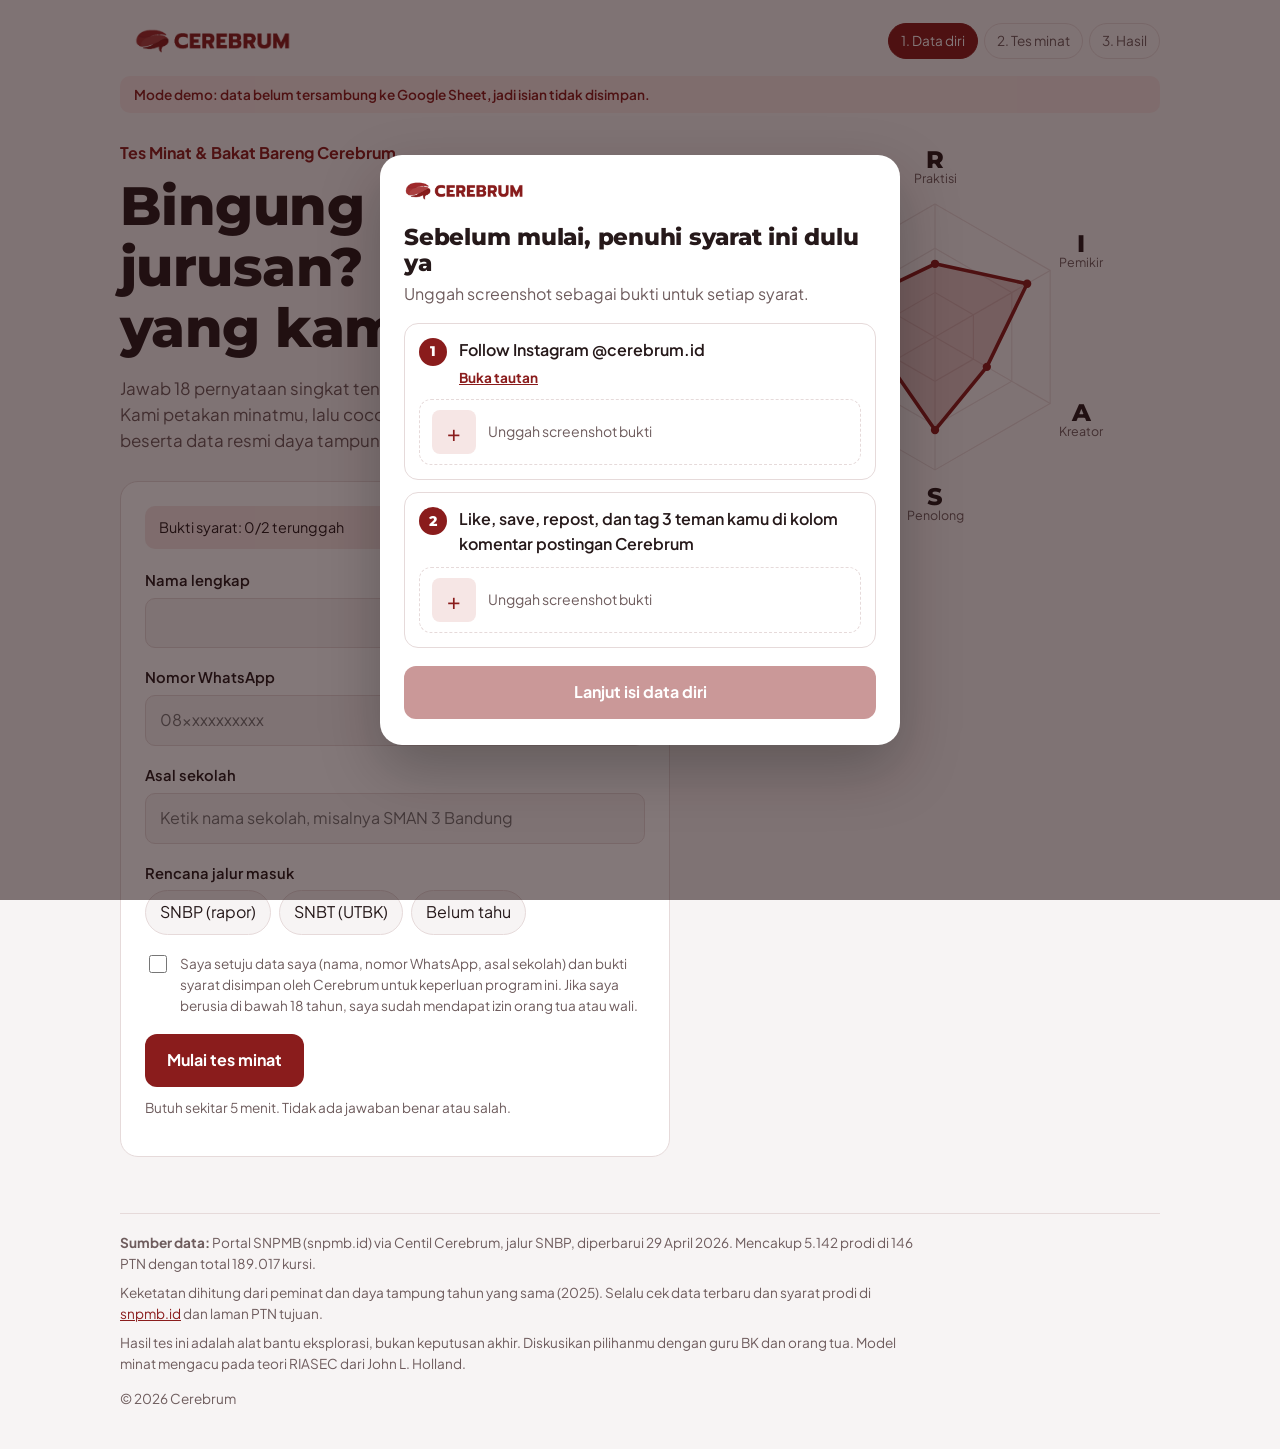
==== tes-minat-bakat-bareng-cerebrum/index.html @ 3f02d54c "Add files via upload" ====
<!DOCTYPE html>
<html lang="id">
<head>
  <meta charset="UTF-8">
  <meta name="viewport" content="width=device-width, initial-scale=1, viewport-fit=cover">
  <title>Tes Minat &amp; Bakat Bareng Cerebrum</title>
  <meta name="description" content="Kenali minatmu lewat tes RIASEC dan temukan program studi PTN yang cocok, lengkap dengan data resmi daya tampung dan peminat SNPMB.">
  <meta name="theme-color" content="#8A1C1C">
  <link rel="icon" type="image/png" href="assets/favicon.png">
  <link rel="apple-touch-icon" href="assets/apple-touch-icon.png">
  <link rel="preconnect" href="https://fonts.googleapis.com">
  <link rel="preconnect" href="https://fonts.gstatic.com" crossorigin>
  <link href="https://fonts.googleapis.com/css2?family=Montserrat:wght@600;700;800&family=Plus+Jakarta+Sans:wght@400;500;600;700&display=swap" rel="stylesheet">
  <link rel="stylesheet" href="css/style.css">
</head>
<body>
<div class="wrap">
  <header class="top">
    <a class="brand" href="./" aria-label="Tes Minat &amp; Bakat Bareng Cerebrum, kembali ke awal">
      <span class="logo-pill"><img id="logo" src="assets/logo-cerebrum.png" alt="Cerebrum" width="153" height="25"></span>
    </a>
    <ol class="steps" id="steps">
      <li>1. Data diri</li>
      <li>2. Tes minat</li>
      <li>3. Hasil</li>
    </ol>
  </header>

  <div class="demo-bar hidden" id="demo-bar">Mode demo: data belum tersambung ke Google Sheet, jadi isian tidak disimpan.</div>

  <main>
    <!-- DATA DIRI -->
    <section id="v-profil" class="grid">
      <div class="hero">
        <p class="kicker">Tes Minat &amp; Bakat Bareng Cerebrum</p>
        <h1>Bingung pilih jurusan? Mulai dari yang kamu suka.</h1>
        <p class="lead">Jawab 18 pernyataan singkat tentang kegiatan yang kamu sukai. Kami petakan minatmu, lalu cocokkan dengan program studi di PTN beserta data resmi daya tampung dan peminatnya.</p>

        <form class="panel" id="form-profil" novalidate>
          <div class="bukti-status" id="bukti-status">
            <span id="bukti-text">Bukti syarat belum diunggah</span>
            <button type="button" class="linkbtn" id="buka-syarat">Unggah bukti</button>
          </div>

          <div class="field">
            <label class="f" for="nama">Nama lengkap</label>
            <input type="text" id="nama" autocomplete="name" maxlength="60" required>
          </div>
          <div class="field">
            <label class="f" for="wa">Nomor WhatsApp</label>
            <input type="tel" id="wa" inputmode="tel" autocomplete="tel" placeholder="08xxxxxxxxxx" maxlength="16" required>
          </div>
          <div class="field combo">
            <label class="f" for="sekolah">Asal sekolah</label>
            <input type="text" id="sekolah" autocomplete="off" role="combobox" aria-autocomplete="list" aria-expanded="false" aria-controls="sekolah-list" placeholder="Ketik nama sekolah, misalnya SMAN 3 Bandung" maxlength="120" required>
            <ul class="suggest hidden" id="sekolah-list" role="listbox"></ul>
            <p class="hint" id="sekolah-hint"></p>
          </div>
          <div class="field">
            <span class="f" id="lbl-jalur">Rencana jalur masuk</span>
            <div class="chips" role="group" aria-labelledby="lbl-jalur" data-key="jalur">
              <button class="chip" type="button" data-v="SNBP" aria-pressed="false">SNBP (rapor)</button>
              <button class="chip" type="button" data-v="SNBT" aria-pressed="false">SNBT (UTBK)</button>
              <button class="chip" type="button" data-v="Belum tahu" aria-pressed="false">Belum tahu</button>
            </div>
          </div>
          <label class="consent">
            <input type="checkbox" id="setuju">
            <span id="teks-setuju"></span>
          </label>

          <p class="error hidden" id="form-error" role="alert"></p>
          <button class="btn" type="submit" id="mulai">Mulai tes minat</button>
          <p class="hint">Butuh sekitar 5 menit. Tidak ada jawaban benar atau salah.</p>
        </form>
      </div>
      <div class="hexbox" id="hex-intro" aria-hidden="true"></div>
    </section>

    <!-- TES -->
    <section id="v-tes" class="test hidden">
      <div class="progress" aria-hidden="true"><span id="bar"></span></div>
      <div class="qcount" id="qcount"></div>
      <p class="qtext" id="qtext" aria-live="polite"></p>
      <p class="qsub">Seberapa suka kamu melakukan kegiatan ini?</p>
      <div class="scale" id="scale"></div>
      <div class="nav">
        <button class="btn ghost" id="back">Sebelumnya</button>
        <button class="btn hidden" id="lihat">Lihat hasil</button>
      </div>
    </section>

    <!-- HASIL -->
    <section id="v-hasil" class="hidden">
      <div class="grid">
        <div>
          <h1 id="res-title" class="res-title"></h1>
          <p class="muted">Kode minatmu (Holland Code):</p>
          <div class="code" id="res-code"></div>
          <div class="types" id="res-types"></div>
          <button class="btn share-btn" id="btn-story">
            <svg viewBox="0 0 24 24" width="20" height="20" aria-hidden="true"><rect x="3" y="3" width="18" height="18" rx="5" fill="none" stroke="currentColor" stroke-width="2"/><circle cx="12" cy="12" r="4" fill="none" stroke="currentColor" stroke-width="2"/><circle cx="17.3" cy="6.7" r="1.2" fill="currentColor"/></svg>
            Bagikan ke Instagram Story
          </button>
        </div>
        <div class="hexbox" id="hex-result"></div>
      </div>

      <h2 class="section-title">Program studi yang cocok untukmu</h2>
      <p class="muted narrow">Diurutkan berdasarkan kecocokan dengan kode minatmu. Buka setiap rumpun untuk melihat PTN yang paling diminati dan PTN dengan peluang lebih besar.</p>
      <div class="note" id="jalur-note"></div>
      <div class="filters" id="filters" role="group" aria-label="Filter rumpun"></div>
      <div class="recs" id="recs"></div>

      <div class="nav start">
        <button class="btn ghost" id="ulang">Ulangi tes</button>
      </div>
    </section>
  </main>

  <footer>
    <p><strong>Sumber data:</strong> <span id="src"></span></p>
    <p>Keketatan dihitung dari peminat dan daya tampung tahun yang sama (2025). Selalu cek data terbaru dan syarat prodi di <a href="https://snpmb.id" target="_blank" rel="noopener">snpmb.id</a> dan laman PTN tujuan.</p>
    <p>Hasil tes ini adalah alat bantu eksplorasi, bukan keputusan akhir. Diskusikan pilihanmu dengan guru BK dan orang tua. Model minat mengacu pada teori RIASEC dari John L. Holland.</p>
    <p class="copy">© <span id="yr"></span> Cerebrum</p>
  </footer>
</div>

<!-- POP-UP SYARAT -->
<div class="modal hidden" id="m-syarat" role="dialog" aria-modal="true" aria-labelledby="ms-title">
  <div class="modal-card">
    <span class="logo-pill sm"><img src="assets/logo-cerebrum.png" alt="Cerebrum" width="122" height="20"></span>
    <h2 id="ms-title">Sebelum mulai, penuhi syarat ini dulu ya</h2>
    <p class="muted">Unggah screenshot sebagai bukti untuk setiap syarat.</p>
    <ol class="syarat" id="syarat-list"><li class="loading">Memuat syarat…</li></ol>
    <p class="error hidden" id="syarat-error" role="alert"></p>
    <button class="btn block" id="syarat-ok" disabled>Lanjut isi data diri</button>
  </div>
</div>

<!-- POP-UP STORY -->
<div class="modal hidden" id="m-story" role="dialog" aria-modal="true" aria-labelledby="mst-title">
  <div class="modal-card story-card">
    <button class="close" id="story-close" aria-label="Tutup">×</button>
    <h2 id="mst-title">Bagikan hasilmu</h2>
    <p class="muted" id="story-hint">Simpan atau bagikan gambar ini, lalu unggah ke Instagram Story.</p>
    <div class="story-preview"><img id="story-img" alt="Pratinjau Instagram Story hasil tes minat"></div>
    <div class="story-actions">
      <button class="btn" id="story-share">Bagikan</button>
      <button class="btn ghost" id="story-download">Unduh gambar</button>
    </div>
  </div>
</div>

<script src="js/config.js"></script>
<script src="js/riasec.js"></script>
<script src="js/data-snbp.js"></script>
<script src="js/story.js"></script>
<script src="js/app.js"></script>
</body>
</html>
---- tes-minat-bakat-bareng-cerebrum/css/style.css ----
/* Tes Minat & Bakat Bareng Cerebrum — palet mengikuti logo Cerebrum (maroon #881818) */
:root {
  --bg: #F7F4F4;
  --surface: #FFFFFF;
  --ink: #26191A;
  --muted: #6E5C5D;
  --line: #E6DADA;
  --brand: #8A1C1C;
  --brand-strong: #6E1414;
  --brand-mid: #A84040;
  --brand-soft: #F6E6E5;
  --on-brand: #FFFFFF;
  --ok: #2F7D5B;
  --ok-soft: #E3F2EA;
  --warn: #B4442A;
  box-sizing: border-box;
  padding-top: env(safe-area-inset-top, 0px);
  padding-bottom: env(safe-area-inset-bottom, 0px);
}
@media (prefers-color-scheme: dark) {
  :root:not([data-theme="light"]) {
    --bg: #181112; --surface: #221819; --ink: #F3ECEB; --muted: #B9A8A8; --line: #3A2A2B;
    --brand: #E06A61; --brand-strong: #F08A80; --brand-mid: #C9544B; --brand-soft: #3B2122;
    --on-brand: #1B1011; --ok: #6CC79F; --ok-soft: #1D3328; --warn: #F08A6E;
  }
}
:root[data-theme="dark"] {
  --bg: #181112; --surface: #221819; --ink: #F3ECEB; --muted: #B9A8A8; --line: #3A2A2B;
  --brand: #E06A61; --brand-strong: #F08A80; --brand-mid: #C9544B; --brand-soft: #3B2122;
  --on-brand: #1B1011; --ok: #6CC79F; --ok-soft: #1D3328; --warn: #F08A6E;
}

*, *::before, *::after { box-sizing: inherit; }
html { scroll-padding-top: env(safe-area-inset-top, 0px); }
body {
  margin: 0; background: var(--bg); color: var(--ink);
  font-family: "Plus Jakarta Sans", system-ui, -apple-system, "Segoe UI", sans-serif;
  font-size: 16px; line-height: 1.55;
}
h1, h2, h3 { font-family: "Montserrat", "Plus Jakarta Sans", system-ui, sans-serif; line-height: 1.12; margin: 0; letter-spacing: -0.01em; }
button, input { font: inherit; color: inherit; }
a { color: var(--brand); }
img { max-width: 100%; }
:focus-visible { outline: 3px solid var(--brand-mid); outline-offset: 2px; }
.hidden { display: none !important; }
.muted { color: var(--muted); margin: 10px 0 0; }
.narrow { max-width: 62ch; margin: 0; }
.center { text-align: center; }

.wrap { max-width: 1080px; margin: 0 auto; padding: 20px; }

/* header */
header.top { display: flex; align-items: center; justify-content: space-between; gap: 16px; flex-wrap: wrap; }
.brand { display: inline-flex; text-decoration: none; }
.logo-pill { display: inline-flex; align-items: center; padding: 8px 14px; border-radius: 12px; background: transparent; }
.logo-pill img { height: 26px; width: auto; display: block; }
@media (prefers-color-scheme: dark) { :root:not([data-theme="light"]) .logo-pill { background: #FFFFFF; } }
:root[data-theme="dark"] .logo-pill { background: #FFFFFF; }
ol.steps { list-style: none; display: flex; gap: 6px; margin: 0; padding: 0; font-size: .85rem; }
ol.steps li { padding: 6px 12px; border-radius: 999px; color: var(--muted); border: 1px solid var(--line); }
ol.steps li.on { background: var(--brand); color: var(--on-brand); border-color: var(--brand); }
ol.steps li.done { color: var(--brand); border-color: var(--brand); }

main { margin-top: 28px; }
.grid { display: grid; grid-template-columns: 1.1fr .9fr; gap: 40px; align-items: start; }
@media (max-width: 820px) { .grid { grid-template-columns: 1fr; gap: 24px; } }

/* hero & form */
.kicker { color: var(--brand); font-weight: 700; margin: 0 0 10px; }
.hero h1 { font-size: clamp(2.1rem, 5.2vw, 3.4rem); font-weight: 800; max-width: 15ch; }
.hero .lead { color: var(--muted); font-size: 1.06rem; max-width: 48ch; margin: 16px 0 28px; }
.panel { background: var(--surface); border: 1px solid var(--line); border-radius: 18px; padding: 24px; }
label.f, span.f { display: block; font-weight: 600; font-size: .92rem; margin: 0 0 6px; }
.field { margin-bottom: 18px; }
input[type=text], input[type=tel] { width: 100%; padding: 12px 14px; border: 1px solid var(--line); border-radius: 10px; background: var(--bg); }
.chips { display: flex; flex-wrap: wrap; gap: 8px; }
.chip { border: 1px solid var(--line); background: var(--bg); padding: 9px 14px; border-radius: 999px; cursor: pointer; }
.chip[aria-pressed="true"] { background: var(--brand); color: var(--on-brand); border-color: var(--brand); }
.btn { display: inline-flex; align-items: center; justify-content: center; gap: 8px; border: 0; border-radius: 12px; padding: 14px 22px; font-weight: 700; cursor: pointer; background: var(--brand); color: var(--on-brand); }
.btn:hover:not(:disabled) { background: var(--brand-strong); }
.btn:disabled { opacity: .45; cursor: not-allowed; }
.btn.ghost { background: transparent; color: var(--ink); border: 1px solid var(--line); }
.btn.ghost:hover:not(:disabled) { background: var(--brand-soft); }
.hint { color: var(--muted); font-size: .85rem; margin-top: 10px; }

/* hexagon */
.hexbox { display: flex; flex-direction: column; align-items: center; }
.hexbox svg { width: 100%; max-width: 380px; height: auto; }
.hex-live { width: 100%; display: flex; justify-content: center; }
.hex-grid { fill: none; stroke: var(--line); stroke-width: 1; }
.hex-axis { stroke: var(--line); stroke-width: 1; }
.hex-shape { fill: var(--brand); fill-opacity: .22; stroke: var(--brand); stroke-width: 3; stroke-linejoin: round; transition: all .35s ease; }
.hex-dot { fill: var(--brand); }
.hex-letter { font-family: "Montserrat", sans-serif; font-weight: 800; font-size: 20px; fill: var(--ink); text-anchor: middle; dominant-baseline: middle; }
.hex-name { font-size: 10.5px; fill: var(--muted); text-anchor: middle; }
@media (prefers-reduced-motion: reduce) { .hex-shape { transition: none; } }

/* test */
.progress { height: 8px; background: var(--line); border-radius: 99px; overflow: hidden; margin-bottom: 24px; }
.progress > span { display: block; height: 100%; width: 0; background: var(--brand); transition: width .3s; }
.qcount { color: var(--muted); font-size: .9rem; margin-bottom: 8px; }
.qtext { font-family: "Montserrat", sans-serif; font-weight: 700; font-size: clamp(1.4rem, 3.4vw, 2rem); line-height: 1.22; min-height: 3.3em; margin: 0 0 6px; }
.qsub { color: var(--muted); margin: 0 0 22px; }
.scale { display: grid; grid-template-columns: repeat(5, 1fr); gap: 8px; }
.scale button { border: 1px solid var(--line); background: var(--surface); border-radius: 12px; padding: 14px 4px; cursor: pointer; font-size: .85rem; line-height: 1.25; }
.scale button b { display: block; font-family: "Montserrat", sans-serif; font-size: 1.3rem; margin-bottom: 2px; }
.scale button:hover { border-color: var(--brand-mid); }
.scale button[aria-pressed="true"] { background: var(--brand); color: var(--on-brand); border-color: var(--brand); }
@media (max-width: 520px) {
  .scale { grid-template-columns: 1fr; }
  .scale button { display: flex; gap: 12px; align-items: center; padding: 12px 16px; text-align: left; }
  .scale button b { margin: 0; width: 1.4em; }
}
.nav { display: flex; justify-content: space-between; margin-top: 22px; gap: 10px; }
.nav.start { justify-content: flex-start; margin-top: 32px; }

/* results */
.res-title { font-size: clamp(1.9rem, 4.6vw, 2.8rem); font-weight: 800; }
.code { display: flex; gap: 10px; margin: 14px 0 6px; }
.code span { width: 64px; height: 64px; border-radius: 16px; display: grid; place-items: center; font-family: "Montserrat", sans-serif; font-weight: 800; font-size: 2rem; }
.code span:nth-child(1) { background: var(--brand); color: var(--on-brand); }
.code span:nth-child(2) { background: var(--brand-mid); color: #FFFFFF; }
.code span:nth-child(3) { background: var(--brand-soft); color: var(--brand); }
.types { display: grid; gap: 14px; margin-top: 20px; }
.type h3 { font-size: 1.1rem; }
.type h3 small { color: var(--muted); font-weight: 600; font-size: .85rem; font-family: "Plus Jakarta Sans", sans-serif; }
.type p { margin: 4px 0 0; color: var(--muted); }
.section-title { font-size: clamp(1.5rem, 3.4vw, 2.1rem); font-weight: 800; margin: 52px 0 8px; }
.note { background: var(--brand-soft); border-radius: 12px; padding: 12px 16px; font-size: .92rem; margin: 16px 0 20px; }
.note:empty { display: none; }
.filters { display: flex; gap: 8px; flex-wrap: wrap; margin-bottom: 18px; }
.recs { display: grid; gap: 14px; }
.rec { background: var(--surface); border: 1px solid var(--line); border-radius: 18px; padding: 20px 22px; }
.rec-head { display: flex; justify-content: space-between; gap: 16px; align-items: flex-start; }
.rec h3 { font-size: 1.3rem; }
.rec .desc { color: var(--muted); margin: 6px 0 0; max-width: 60ch; }
.match { text-align: right; flex-shrink: 0; }
.match b { font-family: "Montserrat", sans-serif; font-size: 2rem; font-weight: 800; color: var(--brand); line-height: 1; }
.match small { display: block; color: var(--muted); font-size: .8rem; }
.tags { display: flex; gap: 6px; flex-wrap: wrap; margin-top: 10px; }
.tag { font-size: .78rem; padding: 3px 10px; border-radius: 99px; background: var(--brand-soft); color: var(--brand); font-weight: 600; }
.facts { display: flex; flex-wrap: wrap; gap: 6px 18px; font-size: .9rem; margin-top: 12px; }
.facts strong { font-variant-numeric: tabular-nums; }
details { margin-top: 14px; border-top: 1px solid var(--line); padding-top: 12px; }
summary { cursor: pointer; font-weight: 600; color: var(--brand); }
.subhead { font-weight: 700; margin: 16px 0 4px; font-size: .95rem; }
.subnote { color: var(--muted); font-size: .85rem; margin: 0 0 6px; }
.tbl { overflow-x: auto; }
table { width: 100%; border-collapse: collapse; font-size: .88rem; min-width: 640px; }
th, td { text-align: left; padding: 9px 10px; border-bottom: 1px solid var(--line); vertical-align: top; }
th { color: var(--muted); font-weight: 600; white-space: nowrap; }
td.num { font-variant-numeric: tabular-nums; white-space: nowrap; }
td small { color: var(--muted); display: block; }
.k-low { color: var(--ok); font-weight: 600; }
.k-mid { color: var(--ink); font-weight: 600; }
.k-high { color: var(--warn); font-weight: 600; }
.empty { color: var(--muted); padding: 20px 0; }

footer { margin: 56px 0 20px; color: var(--muted); font-size: .85rem; border-top: 1px solid var(--line); padding-top: 18px; }
footer p { margin: 0 0 8px; max-width: 80ch; }
footer .copy { margin-top: 14px; }

/* ===== Revisi: pop-up syarat, data diri, story ===== */
.demo-bar { margin-top: 14px; background: var(--brand-soft); color: var(--brand); border-radius: 10px; padding: 8px 14px; font-size: .85rem; font-weight: 600; }
.linkbtn { background: none; border: 0; color: var(--brand); font-weight: 700; cursor: pointer; padding: 0; text-decoration: underline; }
.bukti-status { display: flex; justify-content: space-between; align-items: center; gap: 12px; flex-wrap: wrap; background: var(--brand-soft); border-radius: 10px; padding: 10px 14px; margin-bottom: 20px; font-size: .9rem; }
.bukti-status.ok { background: var(--ok-soft); }
.bukti-status.ok #bukti-text { color: var(--ok); font-weight: 600; }
.consent { display: flex; gap: 10px; align-items: flex-start; font-size: .85rem; color: var(--muted); margin: 4px 0 18px; cursor: pointer; }
.consent input { width: 18px; height: 18px; margin-top: 2px; accent-color: var(--brand); flex-shrink: 0; }
.error { color: var(--warn); font-size: .9rem; font-weight: 600; margin: 0 0 12px; }
.btn.block { width: 100%; }
.btn[aria-busy="true"] { opacity: .7; cursor: progress; }

/* combobox sekolah */
.combo { position: relative; }
.suggest { position: absolute; z-index: 20; left: 0; right: 0; top: 74px; margin: 0; padding: 6px; list-style: none; background: var(--surface); border: 1px solid var(--line); border-radius: 12px; box-shadow: 0 12px 30px rgba(40, 10, 10, .12); max-height: 280px; overflow-y: auto; }
.suggest li { padding: 9px 10px; border-radius: 8px; cursor: pointer; font-size: .92rem; }
.suggest li small { display: block; color: var(--muted); font-size: .78rem; }
.suggest li[aria-selected="true"], .suggest li:hover { background: var(--brand-soft); }
.suggest li.manual { color: var(--brand); font-weight: 600; }

/* test tanpa grafik */
.test { max-width: 760px; margin: 0 auto; }

/* modal */
.modal { position: fixed; inset: 0; z-index: 50; display: grid; place-items: center; padding: 16px; padding-top: calc(16px + env(safe-area-inset-top, 0px)); padding-bottom: calc(16px + env(safe-area-inset-bottom, 0px)); background: rgba(30, 10, 12, .55); overflow-y: auto; }
.modal-card { position: relative; width: 100%; max-width: 520px; background: var(--surface); border-radius: 22px; padding: 26px 24px; box-shadow: 0 24px 60px rgba(0, 0, 0, .25); }
.modal-card h2 { font-size: 1.45rem; font-weight: 800; margin: 16px 0 6px; }
.modal-card .muted { margin: 0 0 16px; }
.logo-pill.sm img { height: 20px; }
.logo-pill.sm { padding: 0; }
.syarat { list-style: none; counter-reset: s; padding: 0; margin: 0 0 18px; display: grid; gap: 12px; }
.syarat li { counter-increment: s; border: 1px solid var(--line); border-radius: 14px; padding: 14px; display: grid; gap: 10px; }
.syarat li.loading { color: var(--muted); border-style: dashed; }
.syarat .s-head { display: flex; gap: 12px; align-items: flex-start; }
.syarat .s-head::before { content: counter(s); flex-shrink: 0; width: 28px; height: 28px; border-radius: 50%; background: var(--brand); color: var(--on-brand); display: grid; place-items: center; font-weight: 800; font-size: .85rem; font-family: "Montserrat", sans-serif; }
.syarat .s-text { font-weight: 600; }
.syarat .s-text a { display: inline-block; margin-top: 4px; font-size: .85rem; font-weight: 700; }
.drop { display: flex; align-items: center; gap: 12px; border: 1.5px dashed var(--line); border-radius: 12px; padding: 10px 12px; cursor: pointer; font-size: .88rem; color: var(--muted); }
.drop:hover { border-color: var(--brand-mid); }
.drop input { position: absolute; width: 1px; height: 1px; opacity: 0; }
.drop:focus-within { outline: 3px solid var(--brand-mid); outline-offset: 2px; }
.drop .thumb { width: 44px; height: 44px; border-radius: 8px; background: var(--brand-soft); display: grid; place-items: center; flex-shrink: 0; overflow: hidden; color: var(--brand); font-size: 1.4rem; }
.drop .thumb img { width: 100%; height: 100%; object-fit: cover; }
.drop.done { border-style: solid; border-color: var(--ok); color: var(--ink); }

/* story */
.share-btn { margin-top: 24px; }
.story-card { max-width: 420px; text-align: center; }
.story-card .close { position: absolute; top: 10px; right: 12px; width: 36px; height: 36px; border: 0; border-radius: 50%; background: var(--bg); font-size: 1.4rem; cursor: pointer; color: var(--ink); }
.story-preview { background: var(--bg); border-radius: 14px; padding: 10px; margin-bottom: 16px; }
.story-preview img { width: 100%; max-width: 260px; aspect-ratio: 9 / 16; border-radius: 10px; display: block; margin: 0 auto; background: var(--line); }
.story-actions { display: grid; grid-template-columns: 1fr 1fr; gap: 10px; }
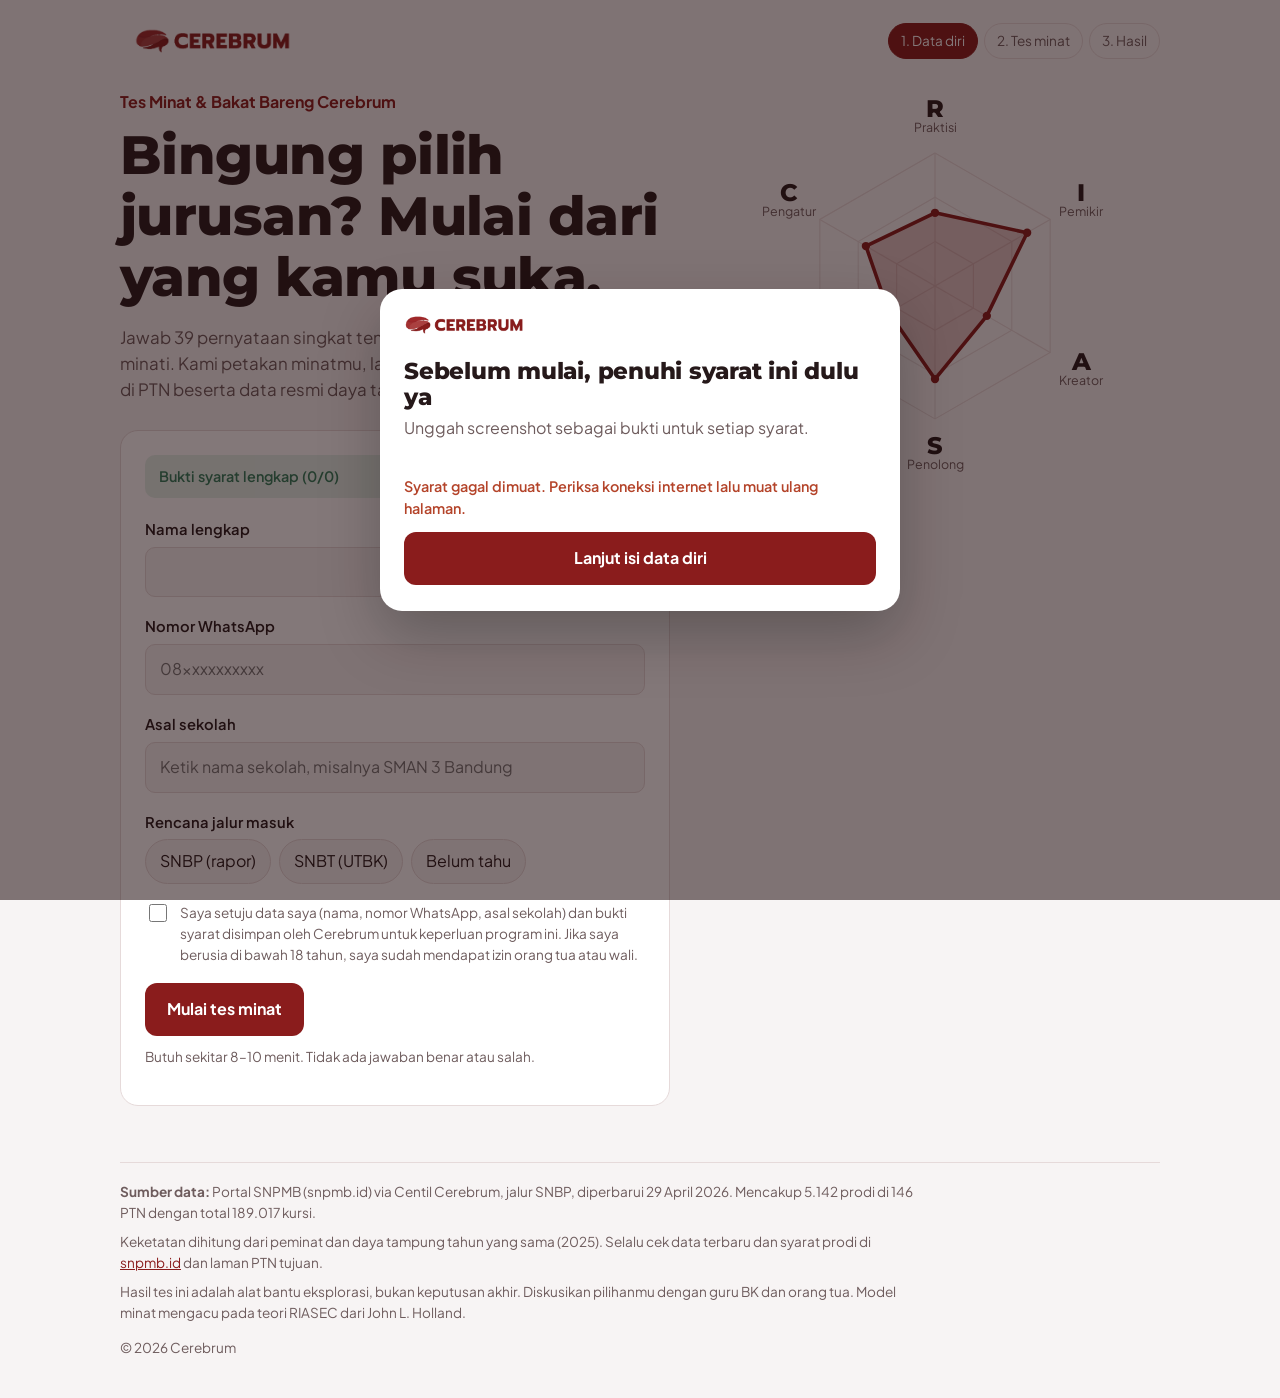
==== commit 49f0106d: "Add files via upload" ====
--- a/tes-minat-bakat-bareng-cerebrum/index.html
+++ b/tes-minat-bakat-bareng-cerebrum/index.html
@@ -34,7 +34,7 @@
       <div class="hero">
         <p class="kicker">Tes Minat &amp; Bakat Bareng Cerebrum</p>
         <h1>Bingung pilih jurusan? Mulai dari yang kamu suka.</h1>
-        <p class="lead">Jawab 18 pernyataan singkat tentang kegiatan yang kamu sukai. Kami petakan minatmu, lalu cocokkan dengan program studi di PTN beserta data resmi daya tampung dan peminatnya.</p>
+        <p class="lead">Jawab 39 pernyataan singkat tentang kegiatan dan hal yang kamu minati. Kami petakan minatmu, lalu cocokkan dengan program studi di PTN beserta data resmi daya tampung dan peminatnya.</p>
 
         <form class="panel" id="form-profil" novalidate>
           <div class="bukti-status" id="bukti-status">
@@ -71,7 +71,7 @@
 
           <p class="error hidden" id="form-error" role="alert"></p>
           <button class="btn" type="submit" id="mulai">Mulai tes minat</button>
-          <p class="hint">Butuh sekitar 5 menit. Tidak ada jawaban benar atau salah.</p>
+          <p class="hint">Butuh sekitar 8–10 menit. Tidak ada jawaban benar atau salah.</p>
         </form>
       </div>
       <div class="hexbox" id="hex-intro" aria-hidden="true"></div>
@@ -82,7 +82,7 @@
       <div class="progress" aria-hidden="true"><span id="bar"></span></div>
       <div class="qcount" id="qcount"></div>
       <p class="qtext" id="qtext" aria-live="polite"></p>
-      <p class="qsub">Seberapa suka kamu melakukan kegiatan ini?</p>
+      <p class="qsub">Seberapa sesuai pernyataan ini dengan dirimu?</p>
       <div class="scale" id="scale"></div>
       <div class="nav">
         <button class="btn ghost" id="back">Sebelumnya</button>
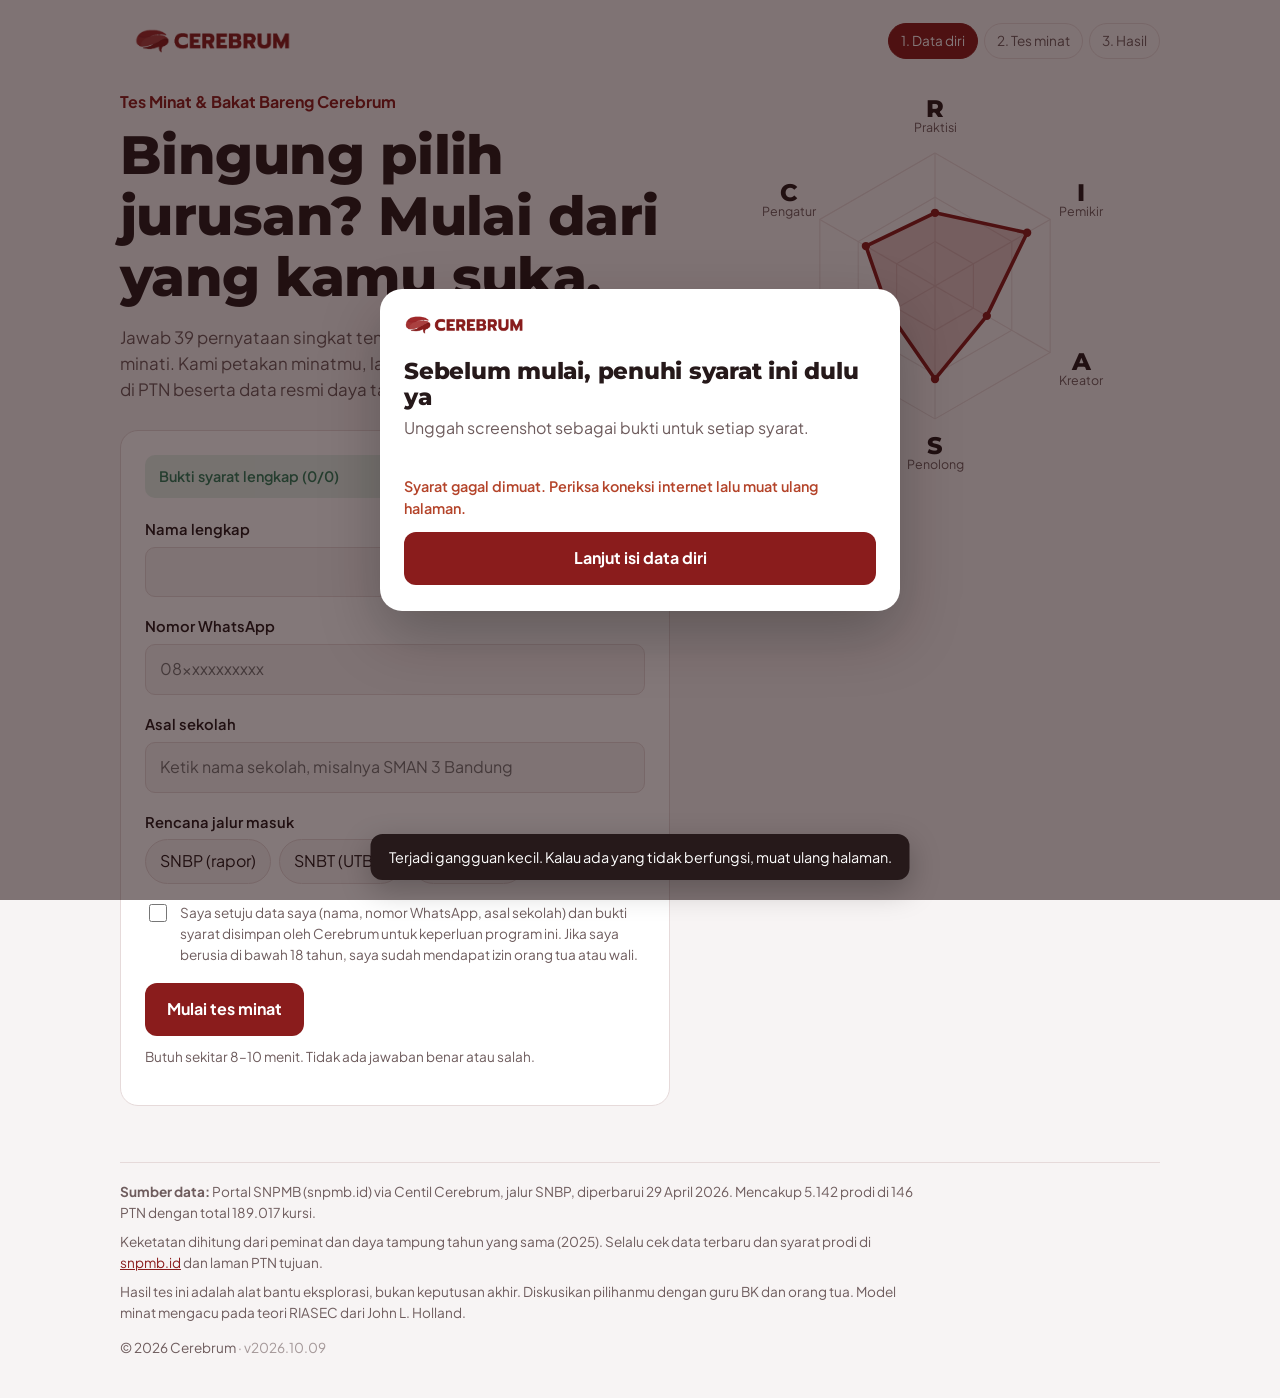
==== commit 845ed622: "Add files via upload" ====
--- a/tes-minat-bakat-bareng-cerebrum/index.html
+++ b/tes-minat-bakat-bareng-cerebrum/index.html
@@ -6,6 +6,7 @@
   <title>Tes Minat &amp; Bakat Bareng Cerebrum</title>
   <meta name="description" content="Kenali minatmu lewat tes RIASEC dan temukan program studi PTN yang cocok, lengkap dengan data resmi daya tampung dan peminat SNPMB.">
   <meta name="theme-color" content="#8A1C1C">
+  <meta name="tmb-versi" content="2026.10.09">
   <link rel="icon" type="image/png" href="assets/favicon.png">
   <link rel="apple-touch-icon" href="assets/apple-touch-icon.png">
   <link rel="preconnect" href="https://fonts.googleapis.com">
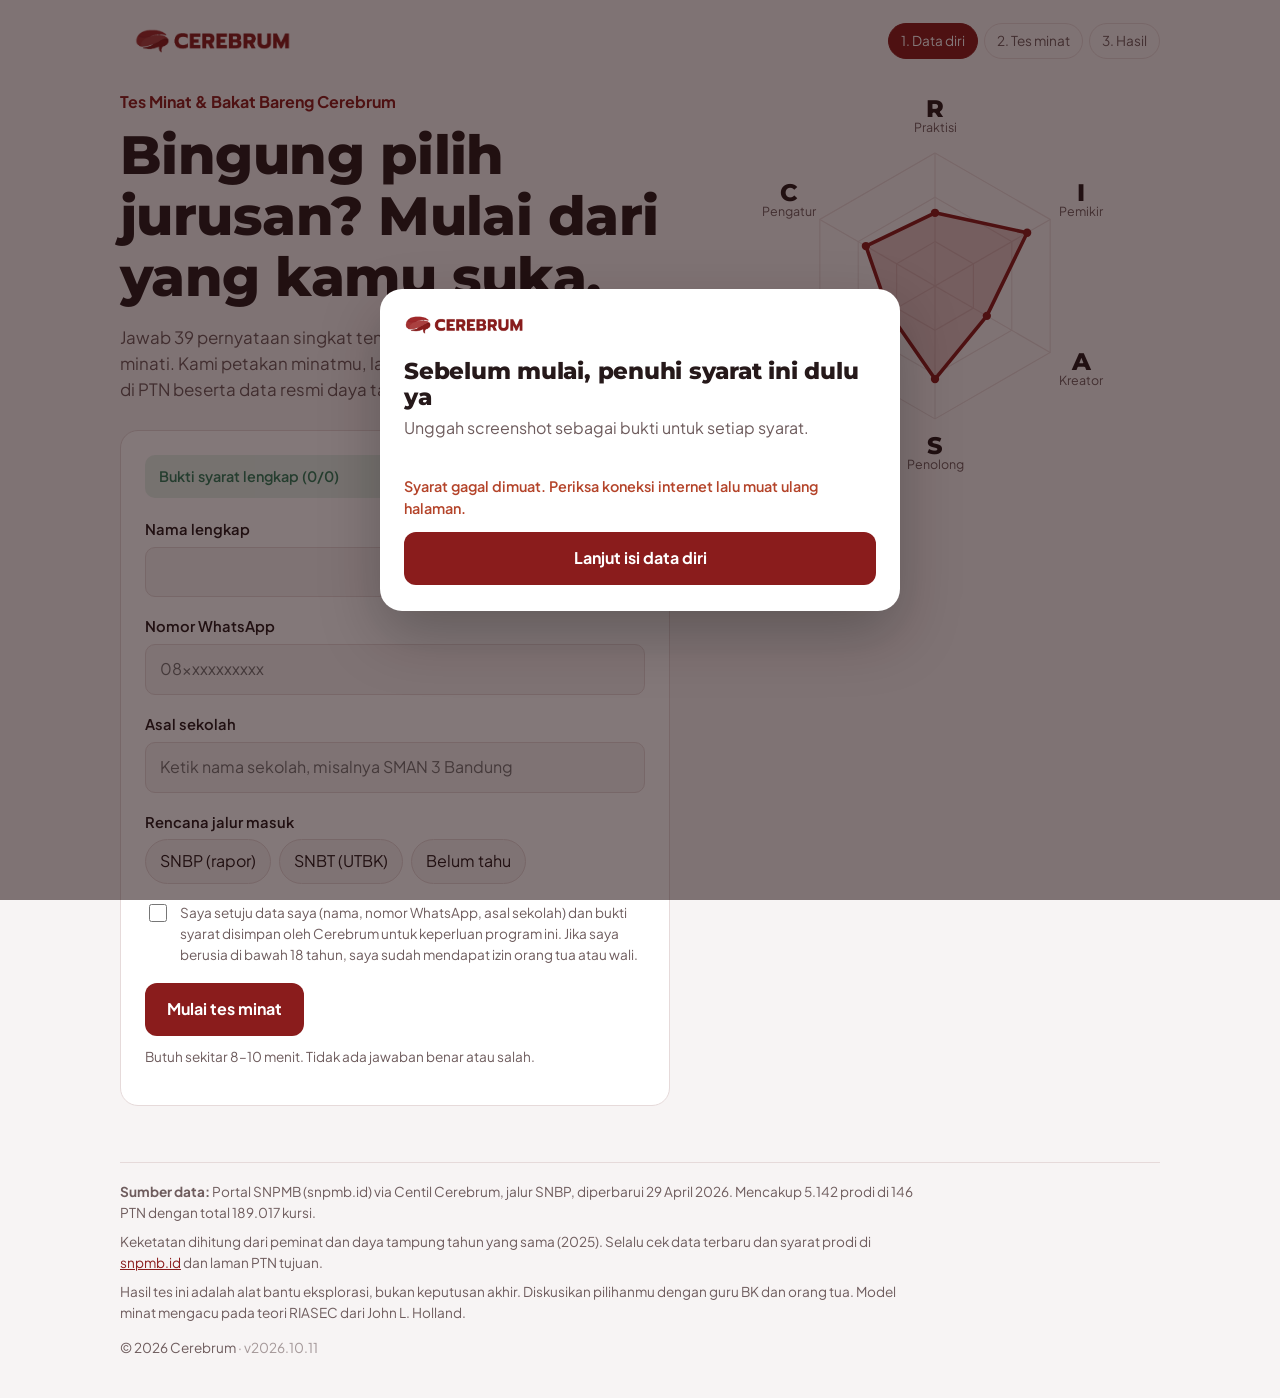
==== commit 77330abc: "Add files via upload" ====
--- a/tes-minat-bakat-bareng-cerebrum/index.html
+++ b/tes-minat-bakat-bareng-cerebrum/index.html
@@ -6,7 +6,7 @@
   <title>Tes Minat &amp; Bakat Bareng Cerebrum</title>
   <meta name="description" content="Kenali minatmu lewat tes RIASEC dan temukan program studi PTN yang cocok, lengkap dengan data resmi daya tampung dan peminat SNPMB.">
   <meta name="theme-color" content="#8A1C1C">
-  <meta name="tmb-versi" content="2026.10.09">
+  <meta name="tmb-versi" content="2026.10.11">
   <link rel="icon" type="image/png" href="assets/favicon.png">
   <link rel="apple-touch-icon" href="assets/apple-touch-icon.png">
   <link rel="preconnect" href="https://fonts.googleapis.com">
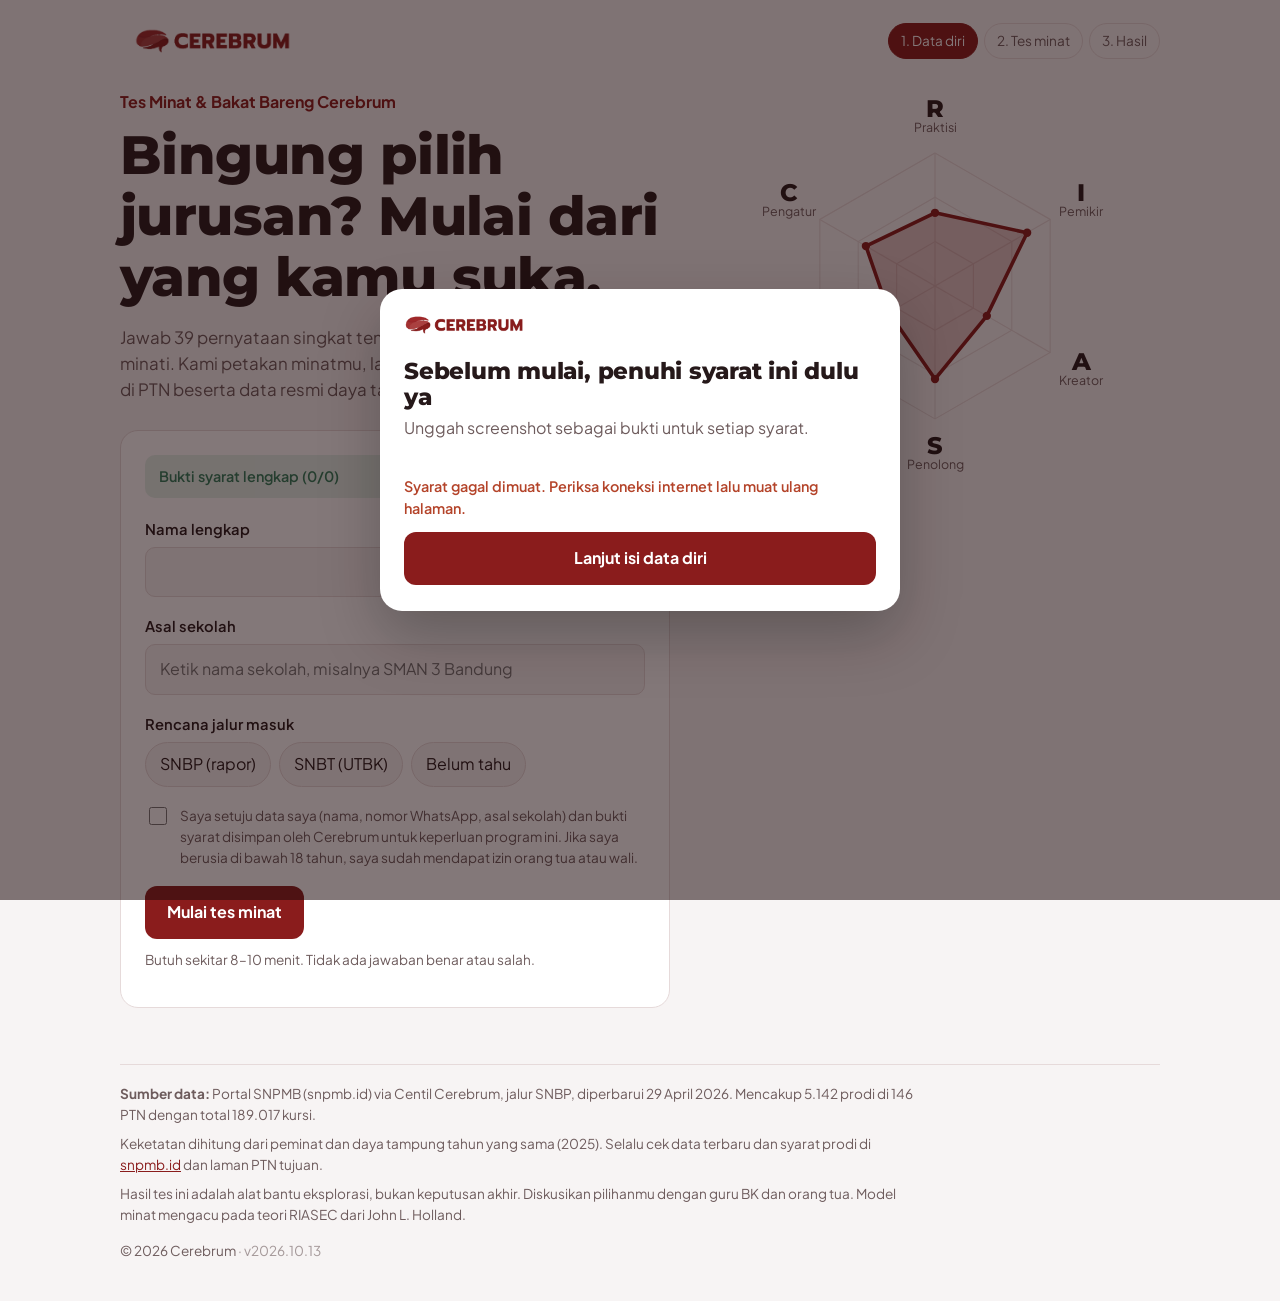
==== commit 2aa552f0: "Add files via upload" ====
--- a/tes-minat-bakat-bareng-cerebrum/index.html
+++ b/tes-minat-bakat-bareng-cerebrum/index.html
@@ -6,7 +6,7 @@
   <title>Tes Minat &amp; Bakat Bareng Cerebrum</title>
   <meta name="description" content="Kenali minatmu lewat tes RIASEC dan temukan program studi PTN yang cocok, lengkap dengan data resmi daya tampung dan peminat SNPMB.">
   <meta name="theme-color" content="#8A1C1C">
-  <meta name="tmb-versi" content="2026.10.11">
+  <meta name="tmb-versi" content="2026.10.13">
   <link rel="icon" type="image/png" href="assets/favicon.png">
   <link rel="apple-touch-icon" href="assets/apple-touch-icon.png">
   <link rel="preconnect" href="https://fonts.googleapis.com">
@@ -46,10 +46,6 @@
           <div class="field">
             <label class="f" for="nama">Nama lengkap</label>
             <input type="text" id="nama" autocomplete="name" maxlength="60" required>
-          </div>
-          <div class="field">
-            <label class="f" for="wa">Nomor WhatsApp</label>
-            <input type="tel" id="wa" inputmode="tel" autocomplete="tel" placeholder="08xxxxxxxxxx" maxlength="16" required>
           </div>
           <div class="field combo">
             <label class="f" for="sekolah">Asal sekolah</label>
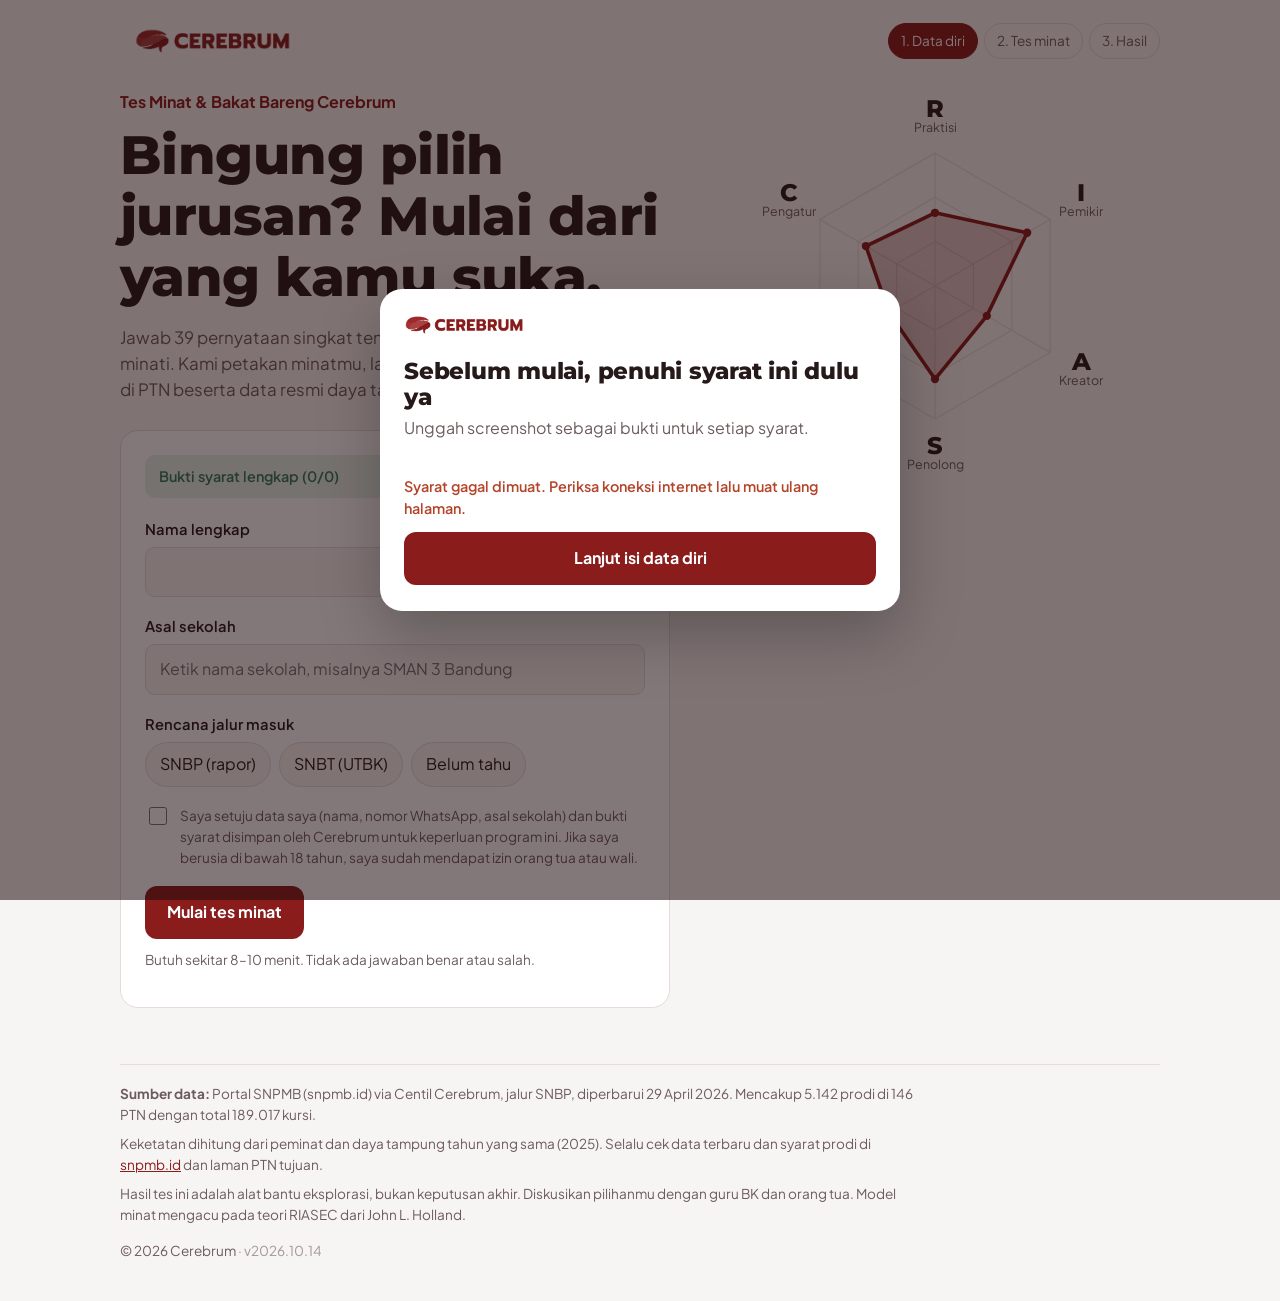
==== commit 5efa9f2d: "Add files via upload" ====
--- a/tes-minat-bakat-bareng-cerebrum/index.html
+++ b/tes-minat-bakat-bareng-cerebrum/index.html
@@ -6,7 +6,7 @@
   <title>Tes Minat &amp; Bakat Bareng Cerebrum</title>
   <meta name="description" content="Kenali minatmu lewat tes RIASEC dan temukan program studi PTN yang cocok, lengkap dengan data resmi daya tampung dan peminat SNPMB.">
   <meta name="theme-color" content="#8A1C1C">
-  <meta name="tmb-versi" content="2026.10.13">
+  <meta name="tmb-versi" content="2026.10.14">
   <link rel="icon" type="image/png" href="assets/favicon.png">
   <link rel="apple-touch-icon" href="assets/apple-touch-icon.png">
   <link rel="preconnect" href="https://fonts.googleapis.com">
